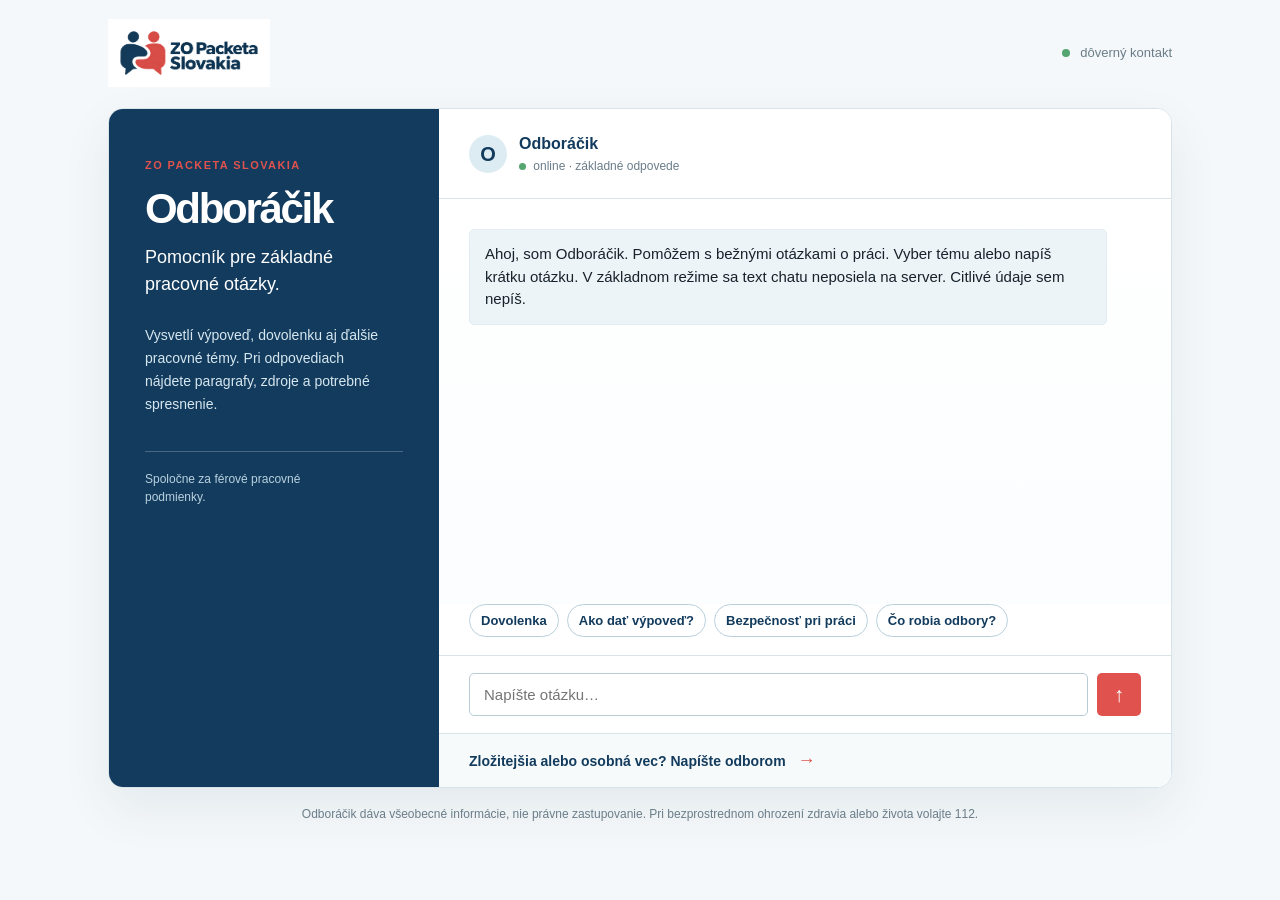
==== odboracik/index.html @ 5a105347 "Complete AI consent notice and expire daily counters without traffic" ====
<!doctype html>
<html lang="sk">
<head>
  <meta charset="utf-8">
  <meta name="viewport" content="width=device-width, initial-scale=1">
  <meta name="description" content="Odboráčik – základné odpovede a bezpečný kontakt pre zamestnancov Packeta Slovakia.">
  <title>Odboráčik | ZO Packeta Slovakia</title>
  <link rel="stylesheet" href="styles.css?v=ai-live-20261010">
</head>
<body>
  <main class="page-shell">
    <header class="app-header">
      <a class="brand" href="#top" aria-label="ZO Packeta Slovakia – úvod"><img src="assets/logo-zo-packeta.png" alt="ZO Packeta Slovakia"></a>
      <div class="header-actions"><button class="records-button" id="open-records" type="button" hidden>Evidencia <span id="record-count">0</span></button><span class="privacy-label"><i></i> dôverný kontakt</span></div>
    </header>

    <section class="app" id="top" aria-label="Odboráčik">
      <aside class="intro-panel">
        <p class="eyebrow">ZO PACKETA SLOVAKIA</p>
        <h1>Odboráčik</h1>
        <p class="tagline">Pomocník pre základné pracovné otázky.</p>
        <p class="side-copy">Vysvetlí výpoveď, dovolenku aj ďalšie pracovné témy. Pri odpovediach nájdete paragrafy, zdroje a potrebné spresnenie.</p>
        <div class="side-rule"></div>
        <p class="side-note">Spoločne za férové pracovné podmienky.</p>
      </aside>

      <section class="chat-card" >
        <div class="chat-head">
          <div class="avatar" aria-hidden="true">O</div>
          <div><strong>Odboráčik</strong><small><span></span> online · základné odpovede</small></div>
        </div>
        <div class="messages" id="messages" role="log" aria-live="polite" aria-relevant="additions">
          <div class="message assistant">Ahoj, som Odboráčik. Pomôžem s bežnými otázkami o práci. Vyber tému alebo napíš krátku otázku. V základnom režime sa text chatu neposiela na server. Citlivé údaje sem nepíš.</div>
        </div>
        <div class="quick-topics" aria-label="Časté témy">
          <button class="topic" data-question="Aký nárok mám na dovolenku?">Dovolenka</button>
          <button class="topic" data-question="Ako dať výpoveď?">Ako dať výpoveď?</button>
          <button class="topic" data-question="Na pracovisku hrozí nebezpečenstvo.">Bezpečnosť pri práci</button>
          <button class="topic" data-question="Čo robia odbory?">Čo robia odbory?</button>
        </div>
        <section id="ai-panel" class="ai-panel" hidden><label><input type="checkbox" id="ai-enabled"> Súhlasím so spracovaním otázok cez Cloudflare a OpenAI a chcem zapnúť AI</label><p>Po zapnutí sa nové otázky a najviac 8 predchádzajúcich správ AI rozhovoru odošlú cez Cloudflare do OpenAI. AI je dobrovoľná. Súhlas odvoláte vypnutím AI; už odoslané správy tým nezmažete. Nepíšte osobné ani citlivé údaje. <a href="ai-sukromie.html" target="_blank" rel="noopener noreferrer">Ako sa spracuje AI rozhovor</a></p><div id="ai-check"></div><p id="ai-status" role="status"></p></section><form class="chat-form" id="chat-form">
          <label class="sr-only" for="chat-input">Vaša otázka</label>
          <input id="chat-input" maxlength="1200" placeholder="Napíšte otázku…" autocomplete="off">
          <button type="submit" aria-label="Odoslať otázku">↑</button>
        </form>
        <button class="contact-cta" id="open-contact" type="button">Zložitejšia alebo osobná vec? Napíšte odborom <span>→</span></button>
      </section>
    </section>

    <p class="disclaimer" id="mode-note"></p><p class="disclaimer">Odboráčik dáva všeobecné informácie, nie právne zastupovanie. Pri bezprostrednom ohrození zdravia alebo života volajte 112.</p>
  </main>

  <dialog class="contact-dialog" id="contact-dialog" aria-labelledby="contact-title">
    <div class="dialog-head"><div><p class="eyebrow">DÔVERNÝ KONTAKT</p><h2 id="contact-title">Napíšte odborom</h2></div><button class="close-dialog" id="close-contact" type="button" aria-label="Zavrieť formulár">×</button></div>
    <p class="dialog-intro">Odoslaním sa dotaz uloží do evidencie a odošle e-mailom na info@odborypacketa.eu. Ak e-mailová služba neodpovie, podanie zostane v evidencii na opakované odoslanie. Opíšte vec stručne. Neposielajte heslá, rodné číslo ani zdravotnú dokumentáciu.</p>
    <form class="contact-form" id="contact-form" novalidate>
      <div class="form-grid"><label>Meno alebo prezývka<input name="name" maxlength="80" autocomplete="name"></label><label>E-mail <b>*</b><input type="email" name="email" maxlength="120" required autocomplete="email"></label></div>
      <label>Téma <b>*</b><select name="topic" required><option value="">Vyberte tému</option><option>Mzda alebo pracovný čas</option><option>Pracovné podmienky / BOZP</option><option>Komunikácia alebo konflikt</option><option>Skončenie pracovného pomeru</option><option>Členstvo alebo spolupráca</option><option>Iné</option></select></label>
      <label>Čo sa stalo? <b>*</b><textarea name="message" rows="5" maxlength="3000" required placeholder="Čo sa stalo, kedy a čo potrebujete vyriešiť?"></textarea></label>
      <label class="checkbox"><input type="checkbox" name="urgent"> Vec je časovo citlivá alebo sa týka bezpečnosti.</label>
      <label class="checkbox"><input type="checkbox" name="consent" required> Žiadam o vybavenie dotazu a oboznámil/a som sa s informáciami o spracúvaní údajov. <b>*</b></label>
      <input class="hp" name="company" tabindex="-1" autocomplete="off" aria-hidden="true">
      <p><a id="privacy-link" hidden target="_blank" rel="noopener noreferrer">Informácie o spracúvaní údajov</a></p><div id="spam-check"></div>
      <button class="send-button" type="submit">Odoslať dotaz</button><p class="form-status" id="form-status" role="status"></p>
    </form>
  </dialog>
  <dialog class="records-dialog" id="records-dialog" aria-labelledby="records-title">
    <div class="dialog-head"><div><p class="eyebrow">INTERNÝ TEST</p><h2 id="records-title">Evidencia dotazov</h2></div><button class="close-dialog" id="close-records" type="button" aria-label="Zavrieť evidenciu">×</button></div>
    <p class="dialog-intro">Dotazy sú v tejto testovacej verzii uložené iba v tomto prehliadači.</p>
    <div class="records-actions"><button class="export-button" id="export-records" type="button">Exportovať CSV</button><button class="clear-button" id="clear-records" type="button">Vymazať testovacie údaje</button></div>
    <div class="records-empty" id="records-empty">Zatiaľ tu nie sú žiadne dotazy.</div>
    <div class="records-wrap"><table><thead><tr><th>Dátum</th><th>Kanál</th><th>Téma</th><th>Dotaz</th><th>Stav</th></tr></thead><tbody id="records-list"></tbody></table></div>
  </dialog>
  <script src="config.js"></script><script src="knowledge-base.js?v=ai-live-20261010"></script><script src="legal-engine.js?v=ai-live-20261010"></script><script src="ai-client.js?v=ai-live-20261010"></script><script src="app.js?v=ai-live-20261010"></script>
</body>
</html>
---- odboracik/styles.css ----
:root{--navy:#123B5D;--blue:#2E6F95;--red:#E0524D;--pale:#DDECF3;--ink:#17222B;--line:#d8e3e9;--muted:#6a7d88}*{box-sizing:border-box}body{margin:0;background:#f5f8fa;color:var(--ink);font:16px/1.5 Arial,sans-serif}.page-shell{max-width:1120px;margin:auto;padding:26px 28px 40px}.app-header{height:54px;display:flex;justify-content:space-between;align-items:center;margin-bottom:28px}.brand img{display:block;width:162px;height:auto}.header-actions{display:flex;align-items:center;gap:16px}.privacy-label{font-size:13px;color:var(--muted)}.records-button{border:1px solid #b9cbd5;background:#fff;color:var(--navy);border-radius:4px;padding:7px 9px;font:700 12px Arial,sans-serif;cursor:pointer}.records-button span{display:inline-grid;place-items:center;min-width:18px;height:18px;margin-left:4px;border-radius:9px;background:var(--red);color:#fff}.privacy-label i{display:inline-block;width:8px;height:8px;border-radius:50%;background:#55a571;margin-right:7px}.app{min-height:680px;display:grid;grid-template-columns:330px 1fr;background:#fff;border:1px solid var(--line);border-radius:15px;overflow:hidden;box-shadow:0 20px 50px rgba(18,59,93,.08)}.intro-panel{background:var(--navy);color:#fff;padding:48px 36px;position:relative;overflow:hidden}.eyebrow{margin:0 0 14px;color:var(--red);font-size:11px;font-weight:700;letter-spacing:.13em}.intro-panel h1{font-size:42px;letter-spacing:-.055em;line-height:1;margin:0}.tagline{font-size:18px;margin:14px 0 26px;color:#fff}.side-copy{font-size:14px;line-height:1.65;color:#d7e7f0;max-width:240px}.side-rule{height:1px;background:rgba(255,255,255,.23);margin:35px 0 18px}.side-note{font-size:12px;color:#b9d2e0;max-width:170px}.chat-card{display:flex;flex-direction:column;min-width:0;background:#fff}.chat-head{padding:23px 30px;display:flex;gap:12px;align-items:center;border-bottom:1px solid var(--line)}.avatar{width:38px;height:38px;border-radius:50%;display:grid;place-items:center;background:var(--pale);color:var(--navy);font-size:20px;font-weight:700}.chat-head strong{display:block;color:var(--navy)}.chat-head small{display:block;margin-top:1px;color:var(--muted);font-size:12px}.chat-head small span{display:inline-block;width:7px;height:7px;background:#55a571;border-radius:50%;margin-right:4px}.messages{flex:1;height:370px;overflow:auto;padding:30px;display:flex;flex-direction:column;gap:11px;background:linear-gradient(180deg,#fff,#fbfdfe)}.message{max-width:min(530px,85%);padding:13px 15px;border-radius:5px;font-size:15px}.message.assistant{align-self:flex-start;background:#edf4f7;border:1px solid #e2edf1}.message.user{align-self:flex-end;background:var(--navy);color:#fff}.quick-topics{display:flex;flex-wrap:wrap;gap:8px;padding:0 30px 18px}.topic{padding:8px 11px;border:1px solid #b9d0dc;background:#fff;border-radius:99px;color:var(--navy);font:600 13px Arial,sans-serif;cursor:pointer}.topic:hover,.topic:focus{border-color:var(--blue);background:var(--pale)}.chat-form{display:flex;gap:9px;padding:17px 30px;border-top:1px solid var(--line)}.chat-form input{flex:1;min-width:0;border:1px solid #b9cbd5;border-radius:5px;padding:12px 14px;font:15px Arial,sans-serif}.chat-form button{width:44px;border:0;border-radius:5px;background:var(--red);color:#fff;font-size:21px;cursor:pointer}.contact-cta{background:#f7fafb;color:var(--navy);border:0;border-top:1px solid var(--line);padding:16px 30px;text-align:left;font:700 14px Arial,sans-serif;cursor:pointer}.contact-cta span{color:var(--red);font-size:18px;margin-left:8px}.disclaimer{margin:17px 0 0;text-align:center;color:var(--muted);font-size:12px}.contact-dialog{width:min(680px,calc(100% - 30px));border:0;border-radius:13px;padding:30px;box-shadow:0 25px 90px rgba(11,30,44,.32)}.contact-dialog::backdrop{background:rgba(18,59,93,.55)}.dialog-head{display:flex;justify-content:space-between;gap:20px}.dialog-head h2{font-size:30px;line-height:1;margin:0;color:var(--navy);letter-spacing:-.04em}.close-dialog{border:0;background:transparent;color:var(--navy);font-size:32px;line-height:24px;cursor:pointer}.dialog-intro{margin:22px 0;color:var(--muted);font-size:14px}.contact-form label{display:block;color:var(--navy);font-size:13px;font-weight:700;margin:0 0 15px}.contact-form input,.contact-form select,.contact-form textarea{display:block;width:100%;margin-top:5px;padding:10px;border:1px solid #b9cbd5;border-radius:4px;font:15px Arial,sans-serif;color:var(--ink)}.form-grid{display:grid;grid-template-columns:1fr 1fr;gap:14px}.contact-form b{color:var(--red)}.checkbox{display:flex!important;align-items:flex-start;gap:8px;color:var(--ink)!important;font-weight:400!important}.checkbox input{width:16px!important;height:16px;margin:2px 0 0!important}.hp{position:absolute;left:-9999px}.send-button{border:0;background:var(--red);padding:13px 18px;border-radius:4px;color:#fff;font-weight:700;cursor:pointer}.form-status{min-height:20px;color:var(--navy);font-size:13px;margin:12px 0 0}.sr-only{position:absolute;width:1px;height:1px;padding:0;margin:-1px;overflow:hidden;clip:rect(0,0,0,0);white-space:nowrap;border:0}@media(max-width:760px){.page-shell{padding:18px 14px}.app-header{margin-bottom:18px}.brand img{width:140px}.app{grid-template-columns:1fr;min-height:0}.intro-panel{padding:28px 25px}.intro-panel h1{font-size:37px}.side-copy,.side-rule,.side-note{display:none}.tagline{margin:10px 0 0;font-size:16px}.messages{height:340px;padding:20px}.chat-head,.quick-topics,.chat-form{padding-left:18px;padding-right:18px}.quick-topics{padding-bottom:14px}.contact-cta{padding:15px 18px}.form-grid{grid-template-columns:1fr}.contact-dialog{padding:23px 18px}}
.records-dialog{width:min(920px,calc(100% - 30px));border:0;border-radius:13px;padding:30px;box-shadow:0 25px 90px rgba(11,30,44,.32)}.records-dialog::backdrop{background:rgba(18,59,93,.55)}.records-actions{display:flex;gap:10px;margin:18px 0}.export-button,.clear-button{padding:9px 12px;border-radius:4px;font:700 13px Arial,sans-serif;cursor:pointer}.export-button{border:0;background:var(--navy);color:#fff}.clear-button{border:1px solid #d3a2a0;background:#fff;color:#9b332f}.records-empty{padding:24px;background:#f7fafb;color:var(--muted);text-align:center}.records-wrap{max-height:390px;overflow:auto;border:1px solid var(--line)}.records-wrap table{border-collapse:collapse;width:100%;font-size:13px}.records-wrap th{text-align:left;background:#edf4f7;color:var(--navy);position:sticky;top:0}.records-wrap th,.records-wrap td{padding:10px;border-bottom:1px solid var(--line);vertical-align:top}.records-wrap td:nth-child(4){min-width:260px;white-space:pre-wrap}@media(max-width:760px){.header-actions{gap:9px}.privacy-label{display:none}.records-dialog{padding:23px 18px}.records-wrap th,.records-wrap td{padding:8px}.records-wrap{font-size:12px}}
[hidden]{display:none!important}button:disabled{opacity:.6;cursor:wait}#spam-check{margin-bottom:14px}#privacy-link{color:var(--navy)}:focus-visible{outline:3px solid var(--blue);outline-offset:3px}
.answer-link{display:block;color:var(--navy);font-weight:700;margin:8px 0}.follow-up-choices{display:flex;flex-wrap:wrap;gap:7px;margin-top:14px;white-space:normal}.follow-up-choices small{flex-basis:100%;color:var(--muted)}.follow-up-choices button{border:1px solid #b9cbd5;border-radius:16px;padding:7px 10px;background:#fff;color:var(--navy);font:13px Arial,sans-serif;cursor:pointer;text-align:left}.follow-up-choices button:hover{background:#ddebf3}

.message{white-space:pre-wrap;overflow-wrap:anywhere}.message p{margin:0 0 10px}.message p:last-child{margin-bottom:0}.message strong{display:block;margin:12px 0 8px}.message details{margin:10px 0;font-size:13px}.message summary{cursor:pointer;color:var(--navy);font-weight:700}.message details p{margin:10px 0}.legal-sources{border-top:1px solid #d8e3e9;margin:12px 0;padding-top:8px;font-size:11px}.legal-sources a,.legal-sources small{display:block;margin:4px 0}.legal-sources a{color:#123B5D}.messages{max-height:540px}.message.assistant{max-width:95%}

.ai-panel{padding:12px 24px;border-top:1px solid var(--line);font-size:12px}.ai-panel label{font-weight:700}.ai-panel p{margin:6px 0}.ai-panel a{color:var(--navy)}
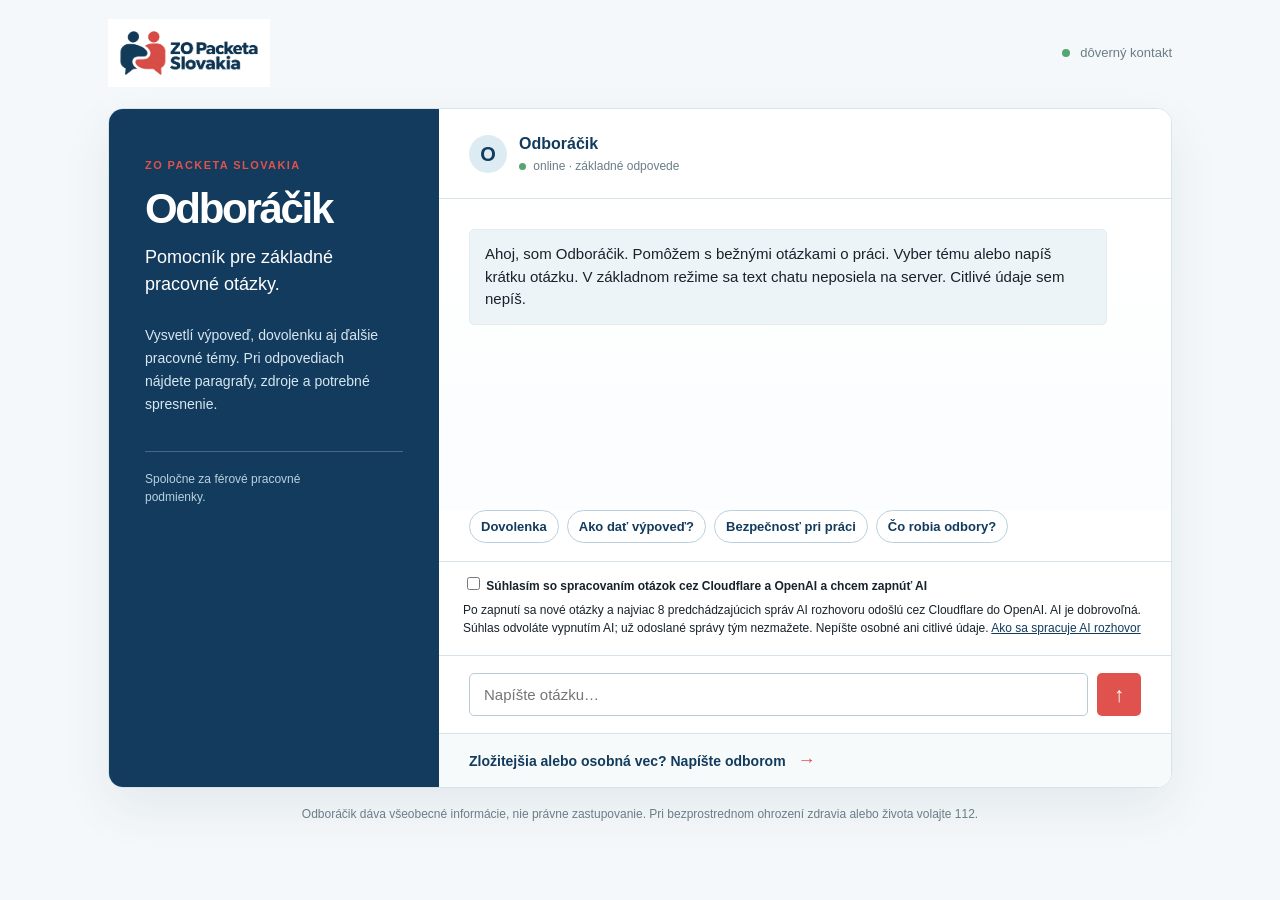
==== commit 67a13125: "Refresh public AI settings and validate preserved deployment configuration" ====
--- a/odboracik/index.html
+++ b/odboracik/index.html
@@ -71,6 +71,6 @@
     <div class="records-empty" id="records-empty">Zatiaľ tu nie sú žiadne dotazy.</div>
     <div class="records-wrap"><table><thead><tr><th>Dátum</th><th>Kanál</th><th>Téma</th><th>Dotaz</th><th>Stav</th></tr></thead><tbody id="records-list"></tbody></table></div>
   </dialog>
-  <script src="config.js"></script><script src="knowledge-base.js?v=ai-live-20261010"></script><script src="legal-engine.js?v=ai-live-20261010"></script><script src="ai-client.js?v=ai-live-20261010"></script><script src="app.js?v=ai-live-20261010"></script>
+  <script src="config.js?v=ai-live-20261010"></script><script src="knowledge-base.js?v=ai-live-20261010"></script><script src="legal-engine.js?v=ai-live-20261010"></script><script src="ai-client.js?v=ai-live-20261010"></script><script src="app.js?v=ai-live-20261010"></script>
 </body>
 </html>
